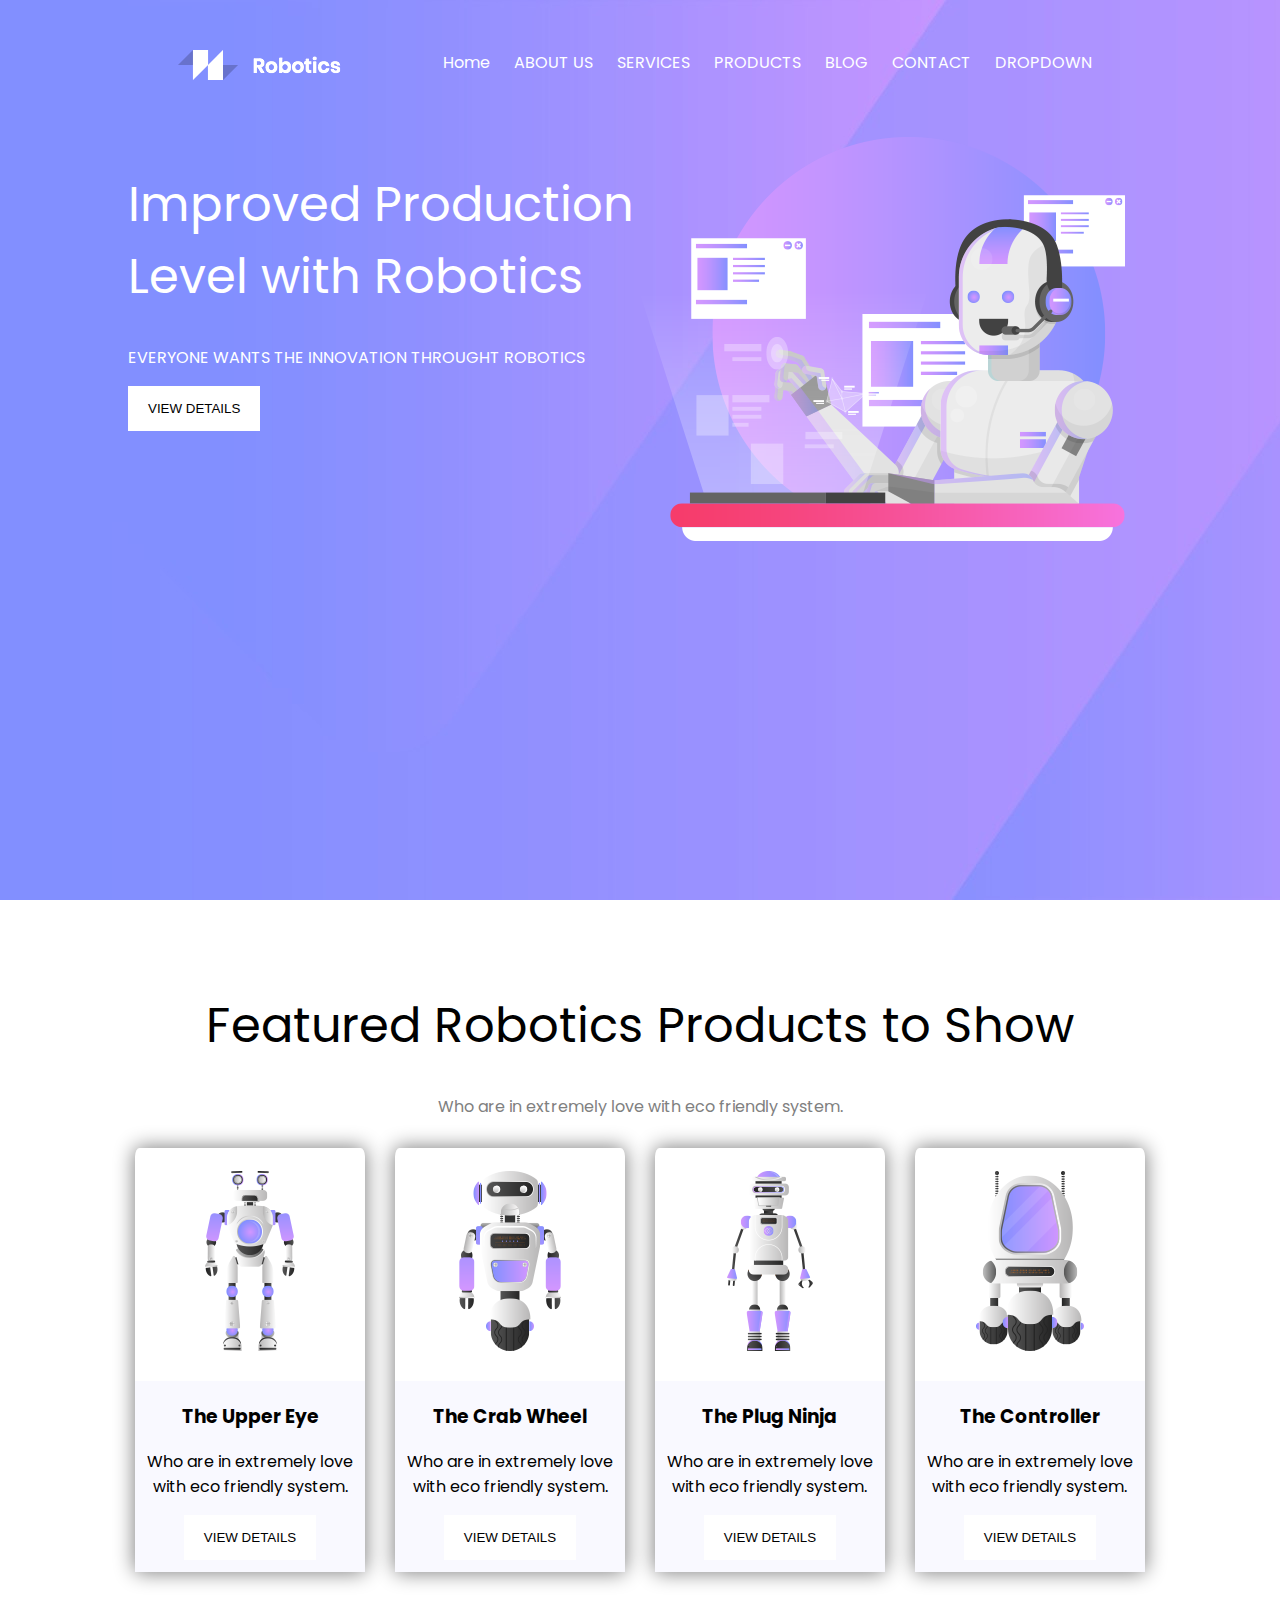
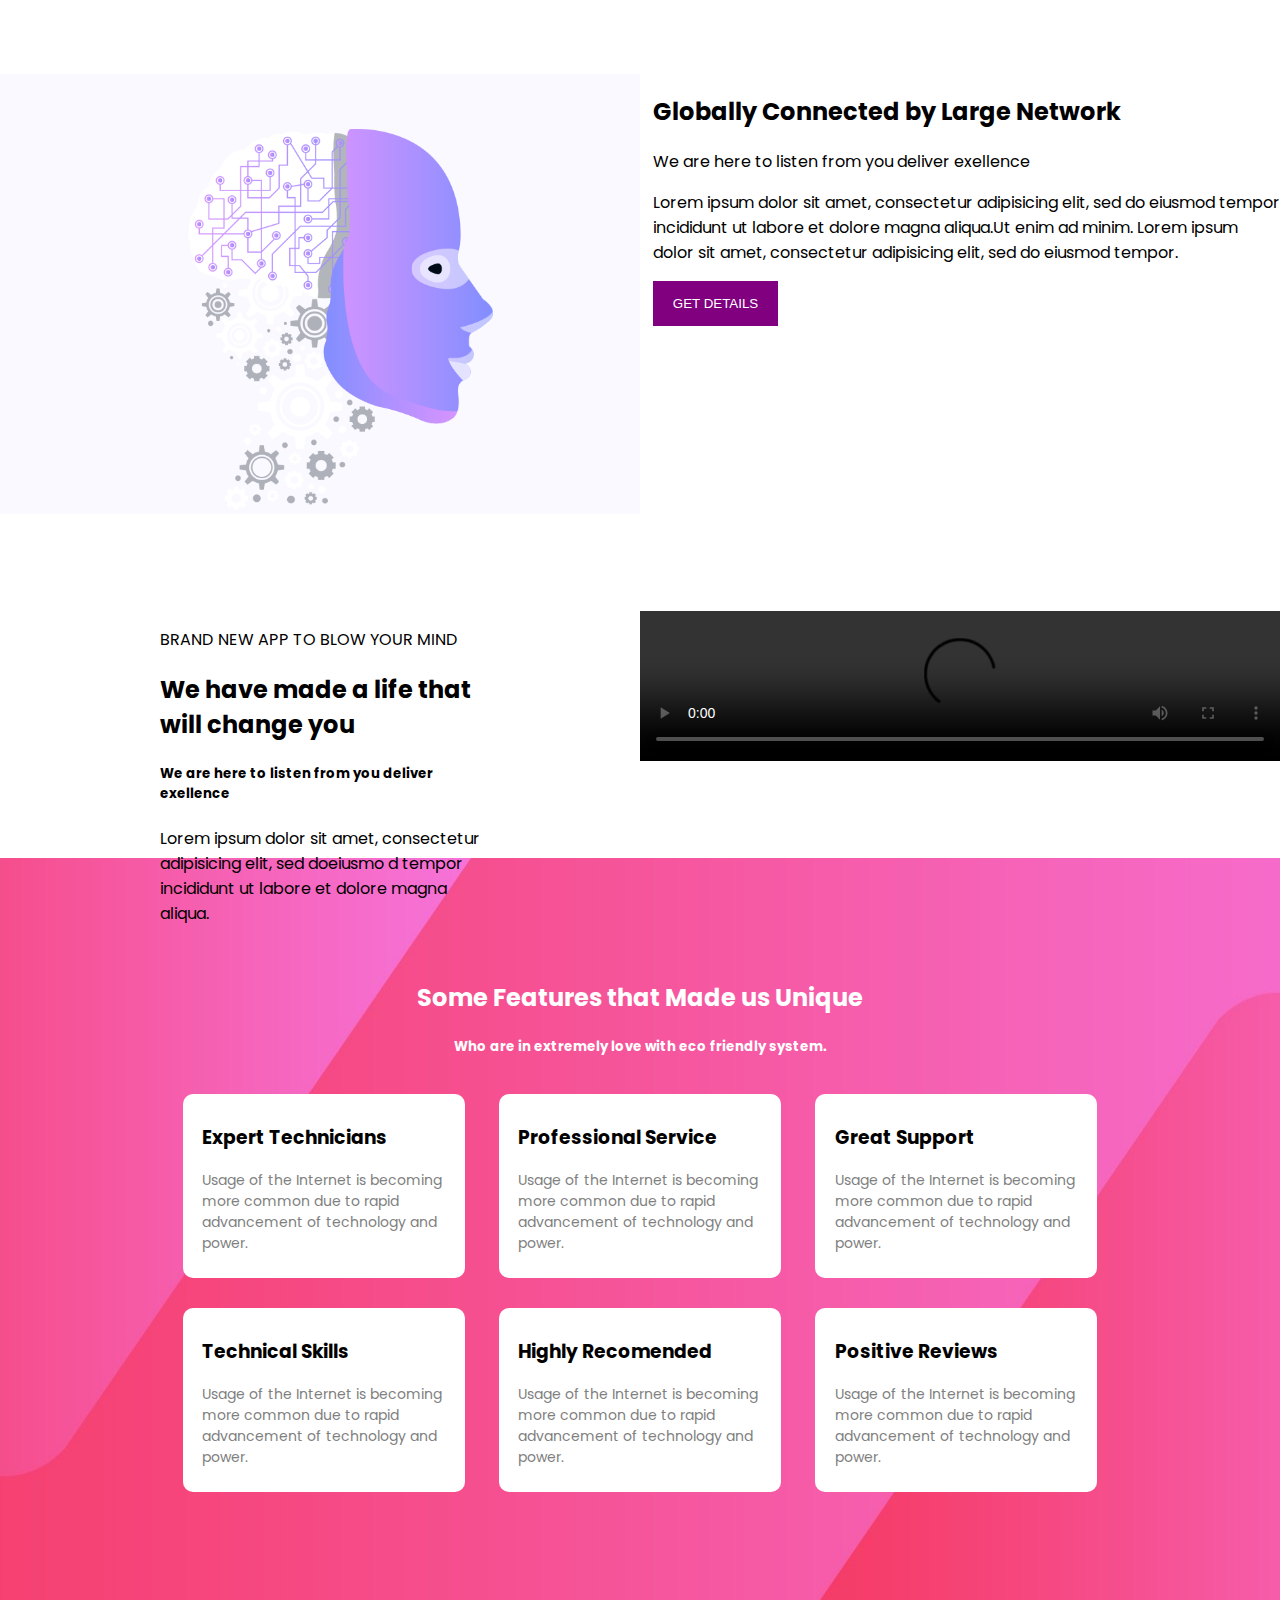
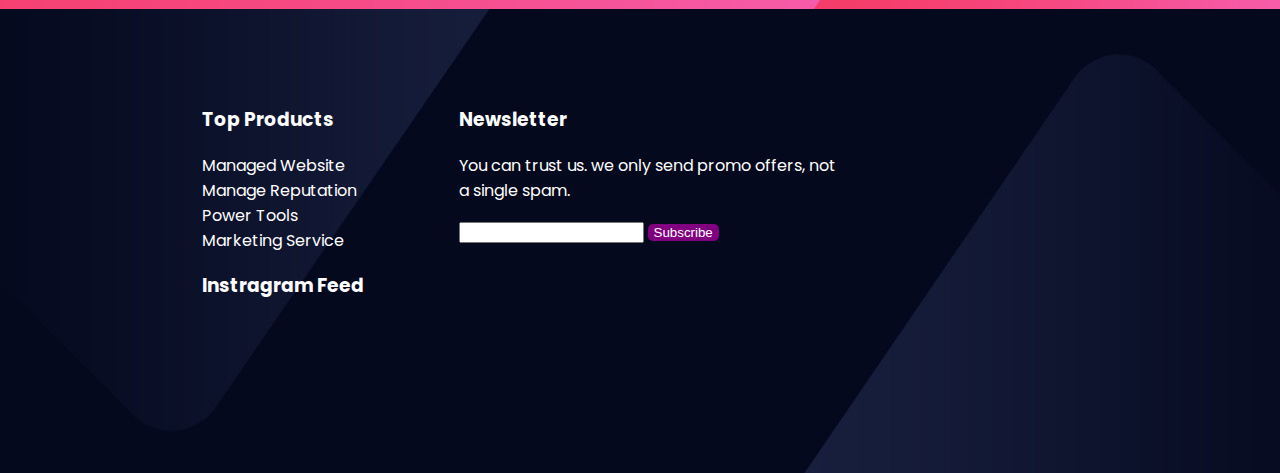
==== index.html @ 58b0ce04 "Rename home.html to index.html" ====
<!DOCTYPE html>
<html lang="en">

<head>
    <meta charset="UTF-8">
    <meta name="viewport" content="width=device-width, initial-scale=1.0">
    <meta http-equiv="X-UA-Compatible" content="ie=edge">
    <title>Document</title>
    <link rel="stylesheet" href="css/style.css">

</head>

<body>
    <header>
        <nav>
            <img src="img/logo.png">
            <div class="right_nav">
                <a href="#">Home</a>
                <a href="#">ABOUT US</a>
                <a href="#">SERVICES</a>
                <a href="#">PRODUCTS</a>
                <div class="dropDown">
                    <a href="#">BLOG</a>
                    <div class="dropDownMenu">
                        <div>
                            <a href="#">Blog Home</a>
                        </div>
                        <div>
                            <a href="#">Blog Single</a>
                        </div>
                    </div>

                </div>

                <a href="#">CONTACT</a>
                <div class="dropDown">
                    <a href="#">DROPDOWN</a>
                    <div class="dropDownMenu">
                        <div>
                            <a href="#">Elements</a>
                        </div>
                        <div>
                            <a href="#">product details</a>
                        </div>
                        <div class="dropDown">
                            <a href="#">Level 2</a>
                            <div class="dropDownMenu">
                                <div>
                                    <a href="#">item 1</a>
                                </div>
                                <div>
                                    <a href="#">item 2</a>
                                </div>
                            </div>
                        </div>
                    </div>
                </div>
            </div>
        </nav>
        <section class="c1">
            <article class="halfParent left">
                <h1>Improved Production Level with Robotics</h1>
                <p>EVERYONE WANTS THE INNOVATION THROUGHT ROBOTICS</p>
                <button class="btn btn_light">VIEW DETAILS</button>
            </article>
            <section class="right_section">
                <img src="img/banner-img.png " alt="banner image ">
            </section>


        </section>

    </header>

    <section class="separator" id="features">
        <h1>Featured Robotics Products to Show</h1>
        <p class="grayed">Who are in extremely love with eco friendly system.</p>
        <figure>
            <img src="img/p1.png" alt="The Upper Eye">
            <figcaption>
                <h3>
                    The Upper Eye
                </h3>
                <p>
                    Who are in extremely love with eco friendly system.
                </p>
                <button class="btn btn_light">VIEW DETAILS</button>

            </figcaption>

        </figure>

        <figure>
            <img src="img/p2.png" alt="The Crab Wheel">
            <figcaption>
                <h3>
                    The Crab Wheel
                </h3>
                <p>
                    Who are in extremely love with eco friendly system.
                </p>
                <button class="btn btn_light">VIEW DETAILS</button>

            </figcaption>

        </figure>
        <figure>
            <img src="img/p3.png" alt="The Plug Ninja">
            <figcaption>
                <h3>
                    The Plug Ninja
                </h3>
                <p>
                    Who are in extremely love with eco friendly system.
                </p>
                <button class="btn btn_light">VIEW DETAILS</button>

            </figcaption>

        </figure>
        <figure>
            <img src="img/p4.png" alt="The Controller">
            <figcaption>
                <h3>
                    The Controller
                </h3>
                <p>
                    Who are in extremely love with eco friendly system.
                </p>
                <button class="btn btn_light">VIEW DETAILS</button>

            </figcaption>

        </figure>
    </section>

    <section class="separator">
        <div class="halfParent">
            <img class="occupyContainer" src="img/about-img.png" alt="About">
        </div>
        <div class="about_right_section">
            <article>
                <h2>
                    Globally Connected by Large Network
                </h2>
                <p>
                    We are here to listen from you deliver exellence
                </p>
                <p>
                    Lorem ipsum dolor sit amet, consectetur adipisicing elit, sed do eiusmod tempor incididunt ut labore et dolore magna aliqua.Ut enim ad minim. Lorem ipsum dolor sit amet, consectetur adipisicing elit, sed do eiusmod tempor.
                </p>
                <button class="btn btn_purple">GET DETAILS</button>
            </article>
        </div>

    </section>
    <section class="separator" id="">
        <div class="halfParent left">
            <article class="container">

                <p> BRAND NEW APP TO BLOW YOUR MIND </p>
                <h2>We have made a life that will change you </h2>
                <h5>We are here to listen from you deliver exellence </h5>
                <p>
                    Lorem ipsum dolor sit amet, consectetur adipisicing elit, sed doeiusmo d tempor incididunt ut labore et dolore magna aliqua.

                </p>
            </article>

        </div>

        <div>
            <video width="640" controls>
                <source src="video/World Calling [AMV] - Anime Mix - YouTube.mp4" type="video/mp4" controls="controls">
            </video>
        </div>
    </section>
    <section class="separator backImage" id="UniqueFeatures">
        <h2>Some Features that Made us Unique</h2>
        <h5>Who are in extremely love with eco friendly system.</h5>
        <div>
            <div class="featureCard">
                <h3>
                    Expert Technicians
                </h3>
                <p class="grayed">Usage of the Internet is becoming more common due to rapid advancement of technology and power.</p>
            </div>
            <div class="featureCard">
                <h3>
                    Professional Service
                </h3>
                <p class="grayed">Usage of the Internet is becoming more common due to rapid advancement of technology and power.</p>
            </div>
            <div class="featureCard">
                <h3>
                    Great Support
                </h3>
                <p class="grayed">Usage of the Internet is becoming more common due to rapid advancement of technology and power.</p>
            </div>
            <div class="featureCard">
                <h3>

                    Technical Skills
                </h3>
                <p class="grayed">Usage of the Internet is becoming more common due to rapid advancement of technology and power.</p>
            </div>
            <div class="featureCard">
                <h3>
                    Highly Recomended
                </h3>
                <p class="grayed">Usage of the Internet is becoming more common due to rapid advancement of technology and power.</p>
            </div>
            <div class="featureCard">
                <h3>
                    Positive Reviews
                </h3>
                <p class="grayed">Usage of the Internet is becoming more common due to rapid advancement of technology and power.</p class="grayed">
            </div>
        </div>
    </section>
    <section>

    </section>
    <footer class="backImage">
        <div>
            <div>
                <div>
                    <h3>Top Products</h3>
                </div>
                <div>
                    <a href="#">
                        Managed Website
                    </a>
                </div>
                <div>
                    <a href="#">
                        Manage Reputation
                    </a>
                </div>
                <div>
                    <a href="#">
                        Power Tools
                    </a>
                </div>
                <div>
                    <a href="#">
                        Marketing Service
                    </a>
                </div>
            </div>

            <div class="middleSectionFooter">


                <h3>Newsletter</h3>
                <p>You can trust us. we only send promo offers, not a single spam. </p>
                <form action="">
                    <input type="text">
                    <input class="btn_purple btn_sub" type="submit" value="Subscribe">
                </form>
            </div>
            <div>

                <h3>Instragram Feed </h3>
            </div>

        </div>
    </footer>

</body>

</html>
---- css/style.css ----
@import url('https://fonts.googleapis.com/css?family=Poppins:400,500&display=swap');
body {
    margin: 0;
    font-family: "Poppins", sans-serif;
}

header {
    /* color: white; */
    background-image: url('../img/banner-bg.jpg');
    height: 100vh;
    padding: 0 10%;
    color: white;
}

.c1 {
    width: 100%;
    position: relative;
    float: left;
    clear: right;
}

nav {
    /* display: block;
    float: right;
    margin-bottom: 18px; */
    padding: 50px;
}

.right_nav {
    display: inline-block;
    float: right;
}

nav a {
    text-decoration: none;
    margin: 10px;
    color: white;
}


/* nav div a {
    color: #000;
} */


/* nav div a div */

.dropDown {
    display: inline-block;
    /* color: white; */
}

.dropDownMenu {
    background-color: white;
    /* padding: 10px; */
    position: absolute;
    z-index: 1;
    display: none;
}

.dropDownMenu div {
    margin: 10px;
}

.dropDownMenu a:hover {
    color: mediumblue;
}

.dropDown:hover>.dropDownMenu {
    display: block;
}

.dropDownMenu div a {
    color: black;
}

.right_section {
    position: relative;
    width: 50%;
    display: inline-block;
    /* text-align: center; */
}

.halfParent {
    /* position: relative; */
    display: inline-block;
    width: 50%;
}

.left {
    float: left;
}

.right {
    float: right;
}

h1 {
    font-size: 3em;
    font-weight: 400;
}

.btn {
    padding: 15px 20px;
    font-weight: 500;
    border: none;
}

.btn_light {
    background-color: white;
}

.btn_purple {
    background-color: purple;
    color: white;
}

#features {
    text-align: center;
}

.separator {
    margin-top: 7%;
}

.grayed {
    color: gray;
}

figure {
    display: inline-block;
    width: 18%;
    border-radius: 2%;
    margin: 1%;
    /* border: 1px solid; */
    box-shadow: 0 0 20px 1px gray;
}

figure>img {
    padding: 10%;
    width: auto;
}

figcaption {
    background-color: #f9f9ff;
    padding: 1% 5% 5%;
}

.occupyContainer {
    width: 100%;
    height: 100%;
}

.about_right_section {
    float: right;
    /* padding-left: 1%; */
    width: 49%;
}

.container {
    margin: 0 25%;
}

.backImage {
    background-size: auto;
    background-repeat: no-repeat;
    /* background-; */
    background-position: center center;
}

#UniqueFeatures {
    background-image: url(../img/feature-bg.jpg);
    padding: 8% 12%;
    text-align: center;
    color: white;
}

.featureCard {
    display: inline-block;
    background-color: white;
    border-radius: 10px;
    width: 25%;
    /* height: 90px; */
    padding: 1% 2%;
    margin: 15px;
    text-align: left;
    color: black;
}

.featureCard p {
    font-size: 14px;
}

footer {
    background-image: url(../img/footer-bg.jpg);
    color: white;
    padding: 6% 12%12%;
}

footer>div>div {
    display: inline-block;
    vertical-align: top;
    max-width: 25%;
    margin: auto 5%;
}

.middleSectionFooter {
    max-width: 40%;
}

footer a {
    color: white;
    text-decoration: none;
}

.btn_sub {
    border-radius: 5px;
    border: none;
}

@media screen and (max-width:426px) {
    header {
        height: 100vh;
    }
    /* .c1 {
        float: none;
    } */
    .right_section {
        display: block;
        width: auto;
    }
    .halfParent {
        display: block;
        width: 100%;
    }
    h1 {
        font-size: 20px;
        font-weight: 20;
    }
    h2 {
        font-size: 15px;
    }
    h3 {
        font-size: 11.7px;
    }
    h5 {
        font-size: 8.3px;
    }
    .featureCard p {
        font-size: 6px;
    }
    p {
        font-size: 7px;
    }
    img {
        width: 100%;
        height: auto;
    }
    .c1 {
        width: 100%;
        position: relative;
        float: left;
        clear: right;
    }
    figure {
        width: auto;
    }
    .about_right_section {
        float: none;
        /* padding-left: 1%; */
        width: auto;
        margin: 0 5%;
    }
    .container {
        margin: 0 5%;
    }
    video {
        width: 100%;
        margin: 0;
    }
    .featureCard {
        width: 50%;
    }
    .btn {
        padding: 5px 7px;
        font-size: xx-small;
        /* font-weight: 200; */
        border: none;
    }
}
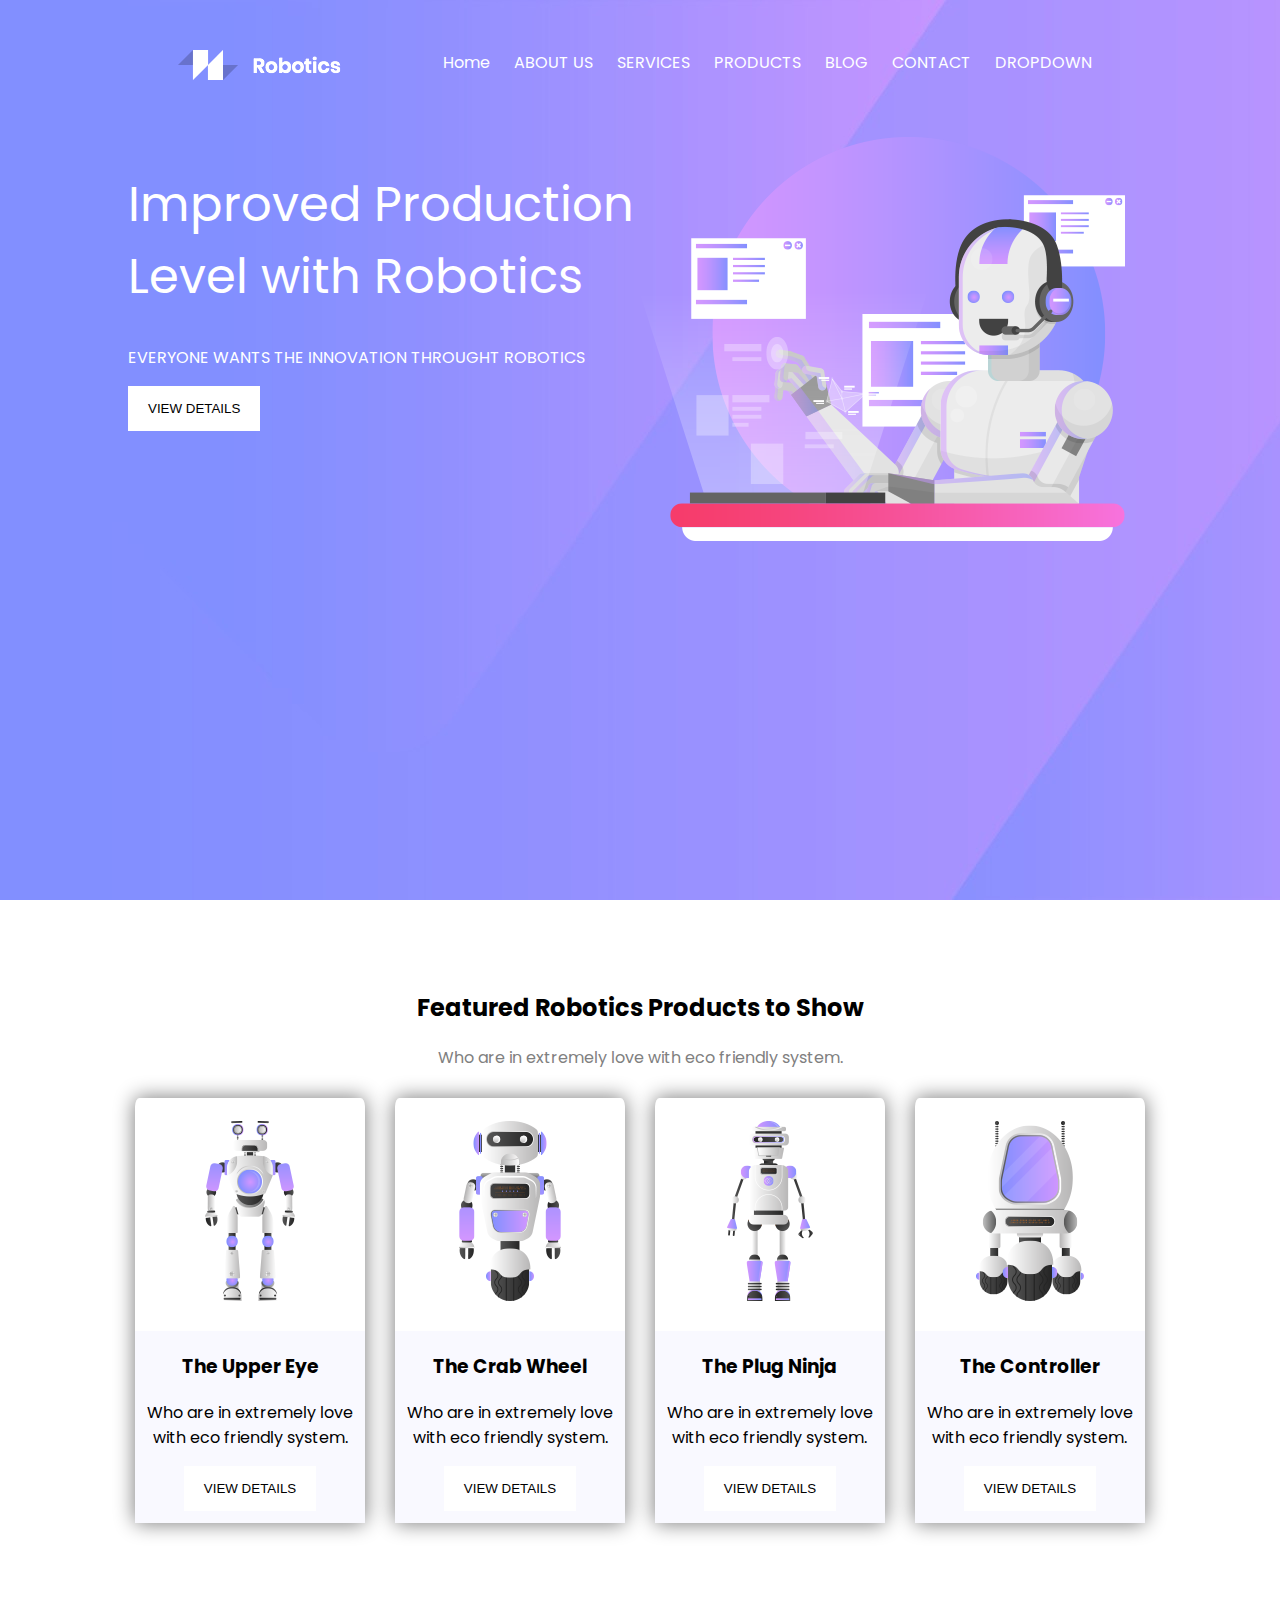
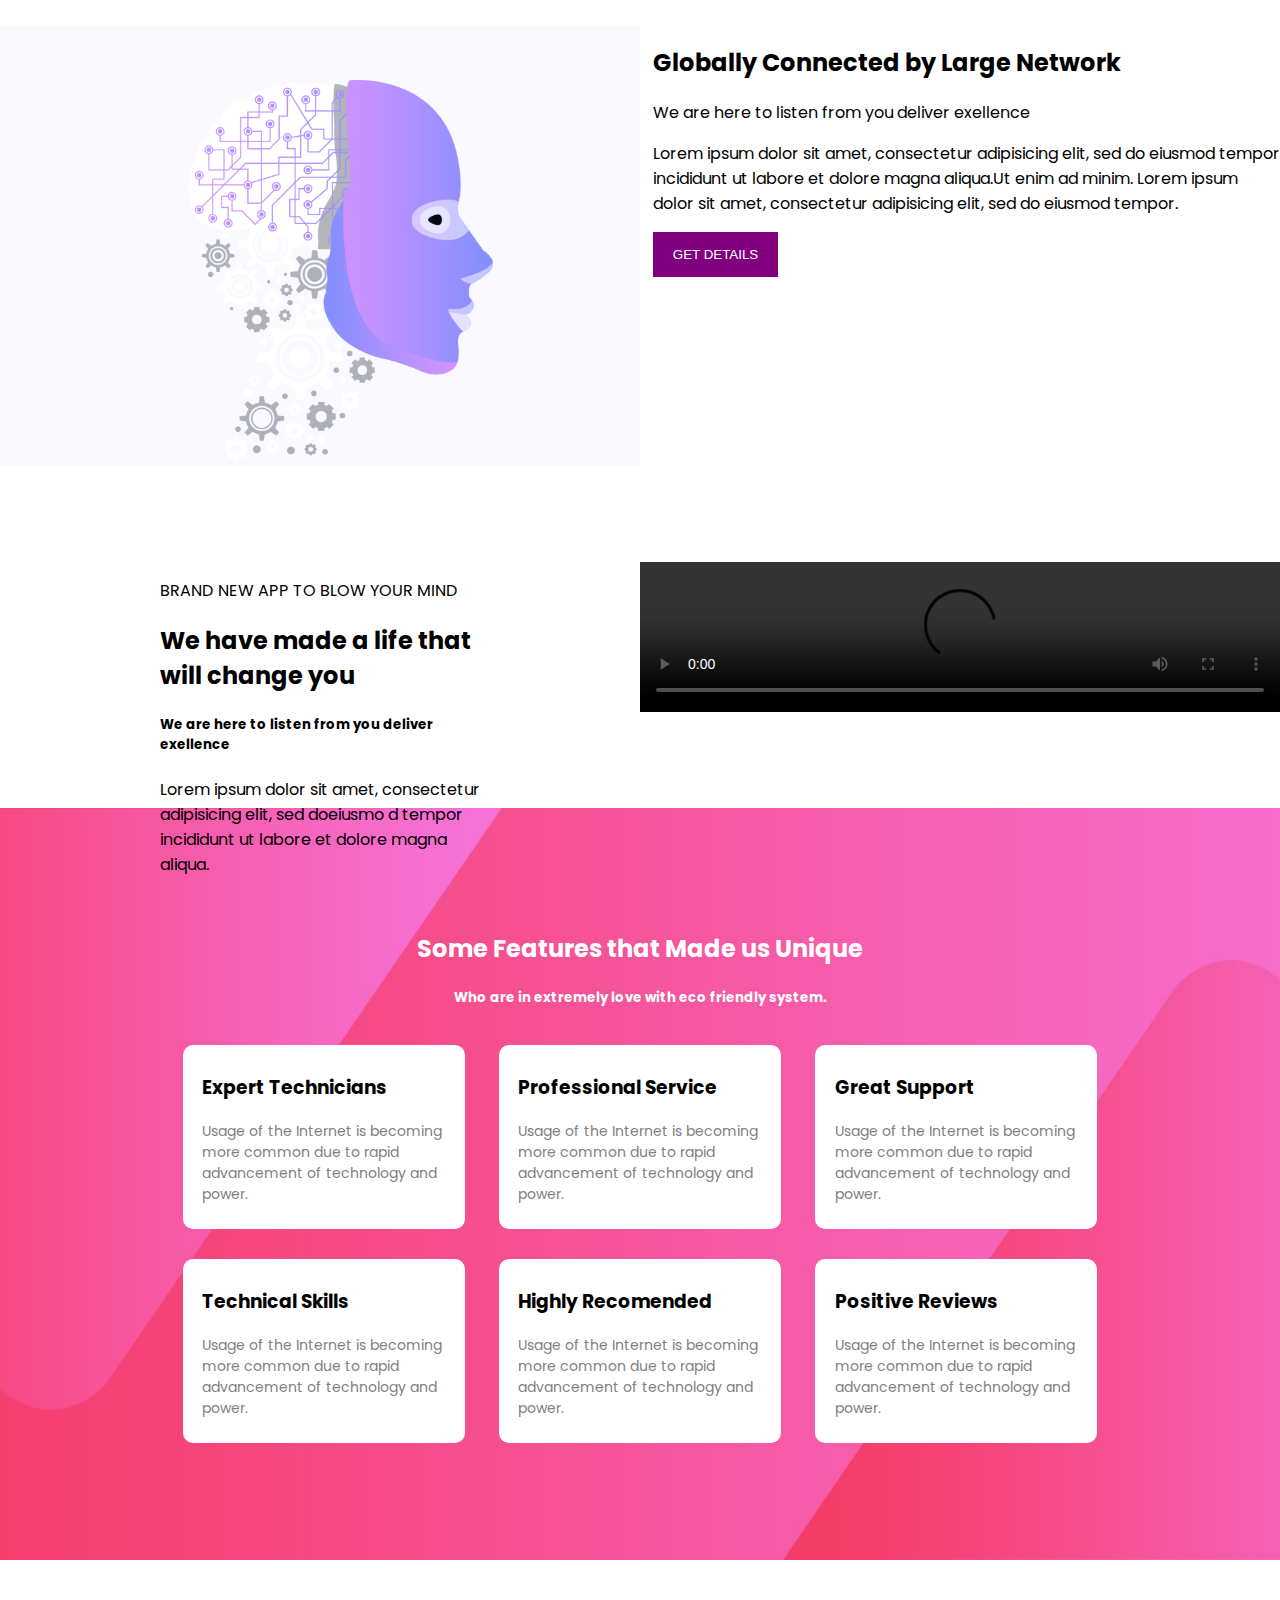
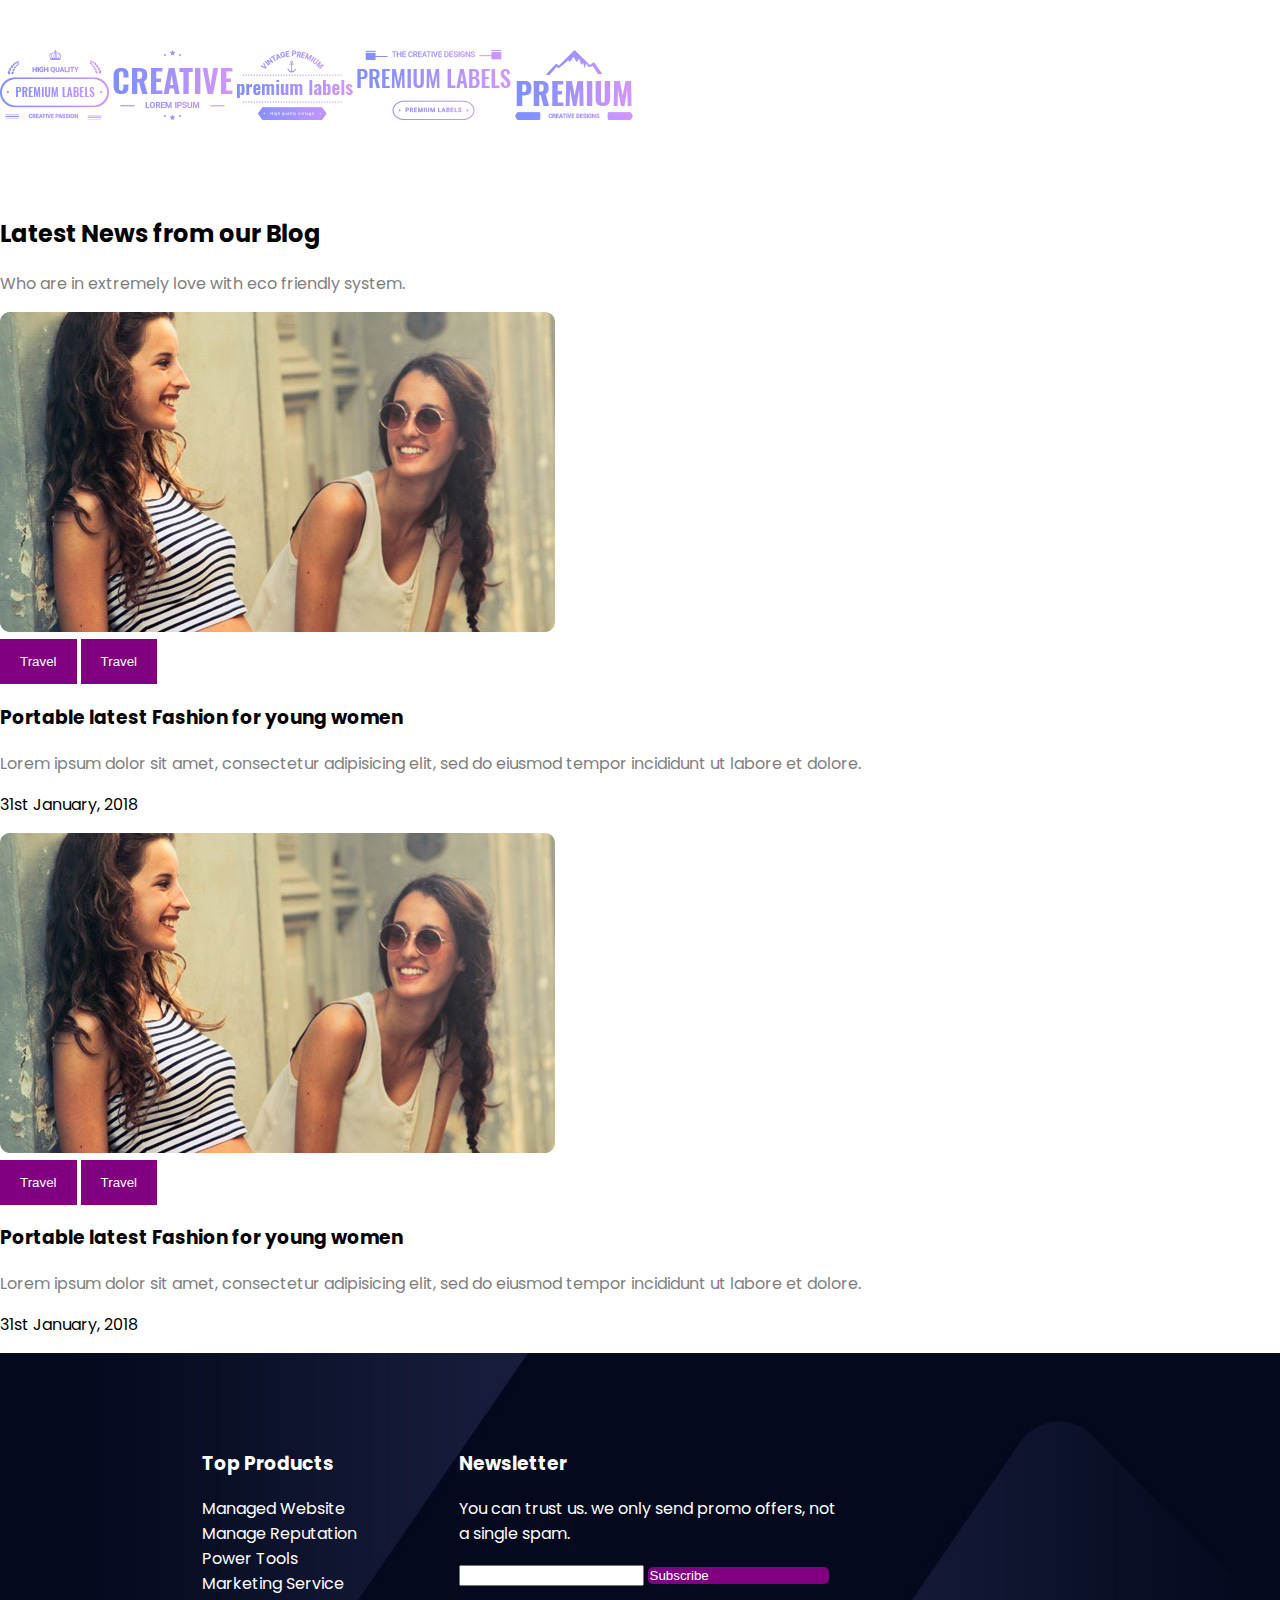
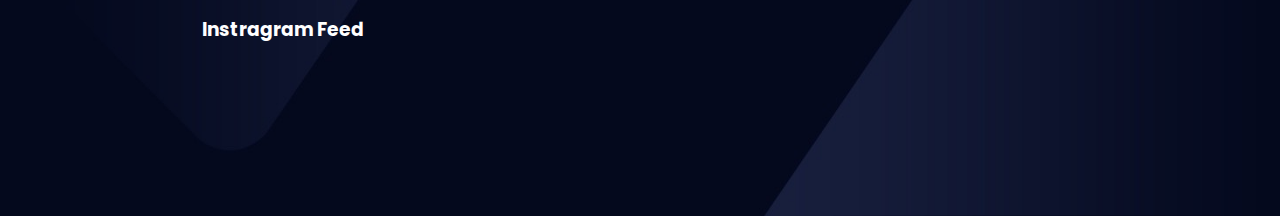
==== commit 53dad8a7: "Update index.html" ====
--- a/index.html
+++ b/index.html
@@ -73,7 +73,7 @@
     </header>
 
     <section class="separator" id="features">
-        <h1>Featured Robotics Products to Show</h1>
+        <h2>Featured Robotics Products to Show</h2>
         <p class="grayed">Who are in extremely love with eco friendly system.</p>
         <figure>
             <img src="img/p1.png" alt="The Upper Eye">
@@ -218,45 +218,94 @@
             </div>
         </div>
     </section>
-    <section>
-
-    </section>
-    <footer class="backImage">
+    <section class="separator">
+        <div class="logos">
+            <img class="log" src="img/l1.png" alt="logo1">
+            <img class="log" src="img/l2.png" alt="logo2">
+            <img class="log" src="img/l3.png" alt="logo3">
+            <img class="log" src="img/l4.png" alt="logo4">
+            <img class="log" src="img/l5.png" alt="logo5">
+        </div>
+        <section class="separator">
+            <div class="center-txt">
+                <h2>Latest News from our Blog </h2>
+                <p class="grayed">Who are in extremely love with eco friendly system. </p>
+            </div>
+            <div class="logos column">
+                <div class="somepadding">
+                    <div>
+                        <img src="img/b1.jpg" alt="b1">
+                    </div>
+                    <div class="smallheight">
+                        <button class="btn btn_purple">Travel</button>
+                        <button class="btn btn_purple">Travel</button>
+                    </div>
+                    <h3>Portable latest Fashion for young women</h3>
+                    <p class="grayed">Lorem ipsum dolor sit amet, consectetur adipisicing elit, sed do eiusmod tempor incididunt ut labore et dolore.
+
+                    </p>
+                    <p>31st January, 2018
+
+                    </p>
+                </div>
+                <div class="somepadding">
+                    <div>
+                        <img src="img/b1.jpg" alt="b1">
+                    </div>
+                    <div class="smallheight">
+                        <button class="btn btn_purple">Travel</button>
+                        <button class="btn btn_purple">Travel</button>
+                    </div>
+                    <h3>Portable latest Fashion for young women</h3>
+                    <p class="grayed">Lorem ipsum dolor sit amet, consectetur adipisicing elit, sed do eiusmod tempor incididunt ut labore et dolore.
+
+                    </p>
+                    <p>31st January, 2018
+
+                    </p>
+                </div>
+            </div>
+        </section>
+
+    </section>
+
+    </section>
+    <footer class="backImage ">
         <div>
             <div>
                 <div>
                     <h3>Top Products</h3>
                 </div>
                 <div>
-                    <a href="#">
+                    <a href="# ">
                         Managed Website
                     </a>
                 </div>
                 <div>
-                    <a href="#">
+                    <a href="# ">
                         Manage Reputation
                     </a>
                 </div>
                 <div>
-                    <a href="#">
+                    <a href="# ">
                         Power Tools
                     </a>
                 </div>
                 <div>
-                    <a href="#">
+                    <a href="# ">
                         Marketing Service
                     </a>
                 </div>
             </div>
 
-            <div class="middleSectionFooter">
+            <div class="middleSectionFooter ">
 
 
                 <h3>Newsletter</h3>
                 <p>You can trust us. we only send promo offers, not a single spam. </p>
-                <form action="">
-                    <input type="text">
-                    <input class="btn_purple btn_sub" type="submit" value="Subscribe">
+                <form action=" ">
+                    <input type="text ">
+                    <input class="btn_purple btn_sub " type="submit " value="Subscribe ">
                 </form>
             </div>
             <div>
--- a/css/style.css
+++ b/css/style.css
@@ -27,7 +27,7 @@
 }
 
 .right_nav {
-    display: inline-block;
+    /* display: inline-block; */
     float: right;
 }
 
@@ -162,7 +162,7 @@
 }
 
 .backImage {
-    background-size: auto;
+    background-size: cover;
     background-repeat: no-repeat;
     /* background-; */
     background-position: center center;
@@ -220,11 +220,11 @@
 
 @media screen and (max-width:426px) {
     header {
-        height: 100vh;
-    }
-    /* .c1 {
+        height: auto;
+    }
+    .c1 {
         float: none;
-    } */
+    }
     .right_section {
         display: block;
         width: auto;
@@ -233,7 +233,7 @@
         display: block;
         width: 100%;
     }
-    h1 {
+    /* h1 {
         font-size: 20px;
         font-weight: 20;
     }
@@ -245,22 +245,16 @@
     }
     h5 {
         font-size: 8.3px;
-    }
-    .featureCard p {
+    } */
+    /* .featureCard p {
         font-size: 6px;
-    }
-    p {
+    } */
+    /* p {
         font-size: 7px;
-    }
+    } */
     img {
         width: 100%;
         height: auto;
-    }
-    .c1 {
-        width: 100%;
-        position: relative;
-        float: left;
-        clear: right;
     }
     figure {
         width: auto;
@@ -279,7 +273,7 @@
         margin: 0;
     }
     .featureCard {
-        width: 50%;
+        width: 80%;
     }
     .btn {
         padding: 5px 7px;
@@ -287,4 +281,14 @@
         /* font-weight: 200; */
         border: none;
     }
-}+    footer {
+        text-align: center;
+    }
+    footer>div>div {
+        display: block;
+        max-width: 100%;
+    }
+    footer div {
+        display: block;
+    }
+}
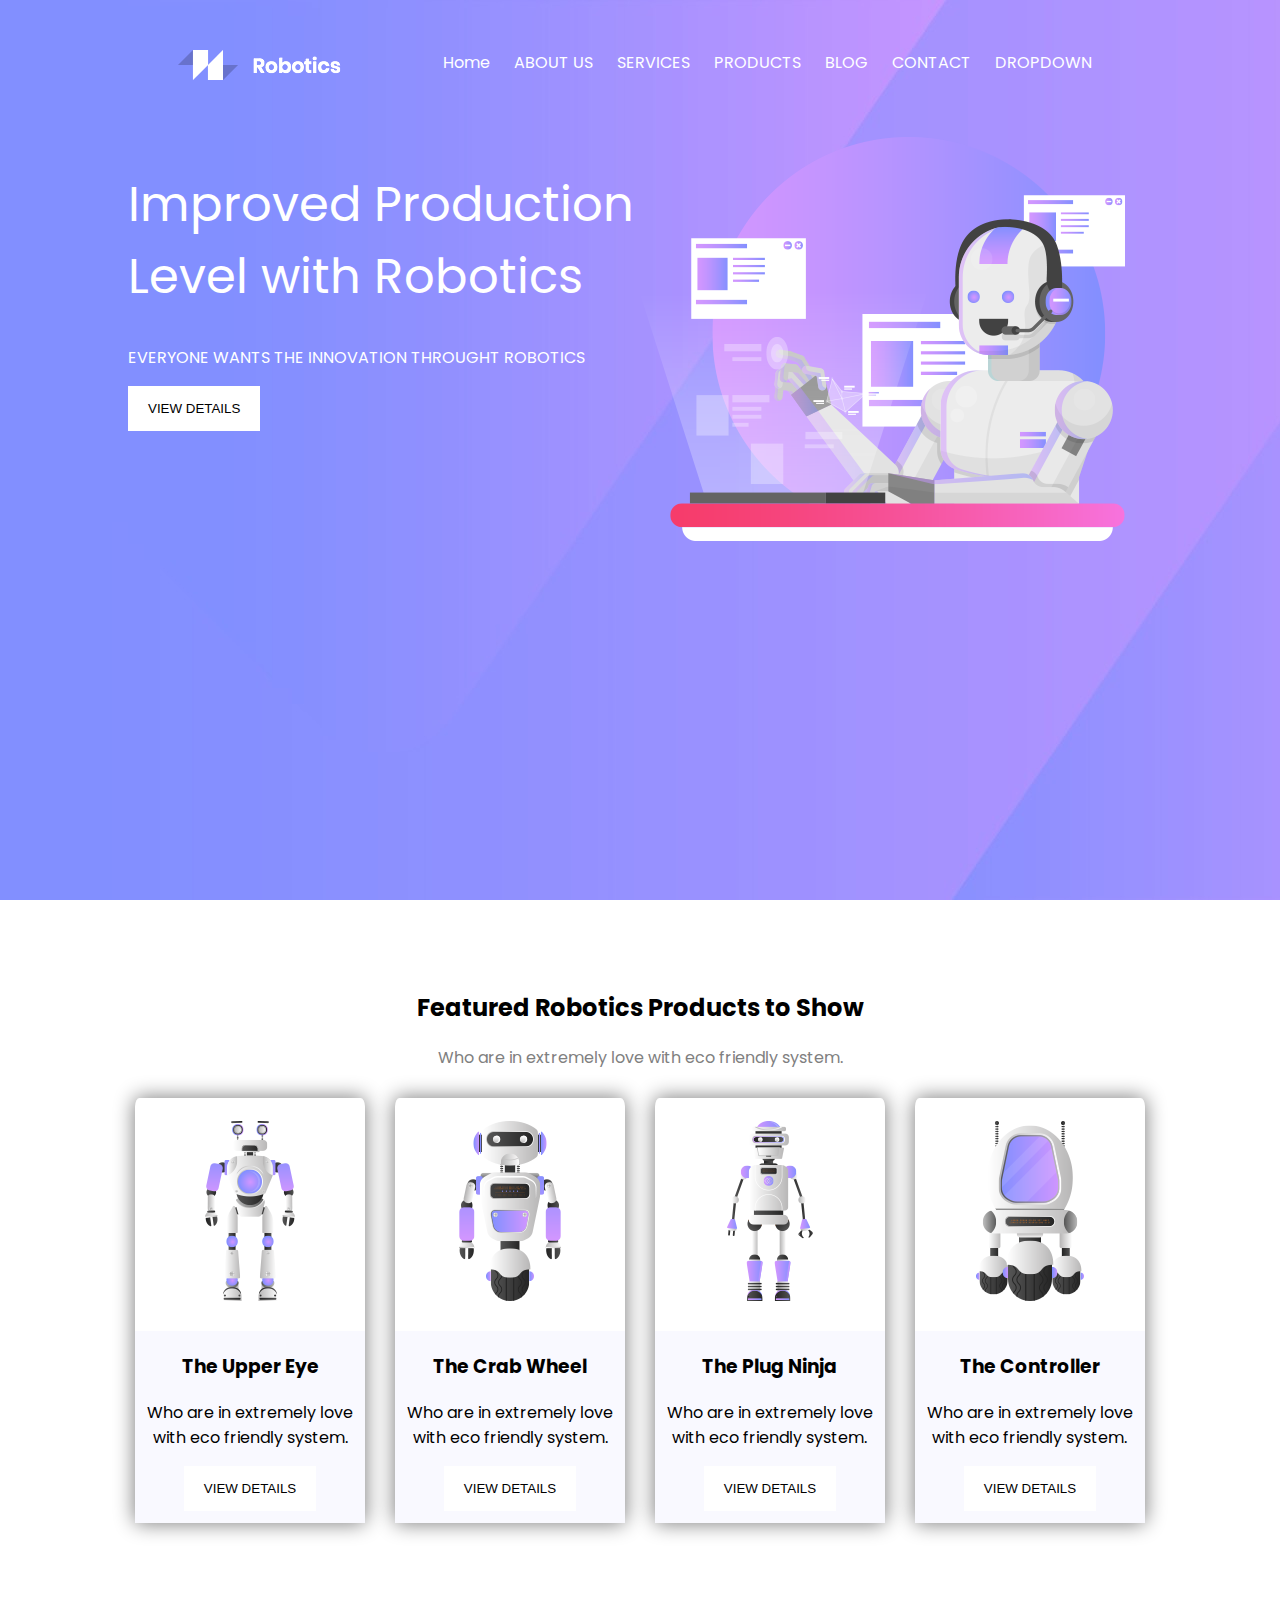
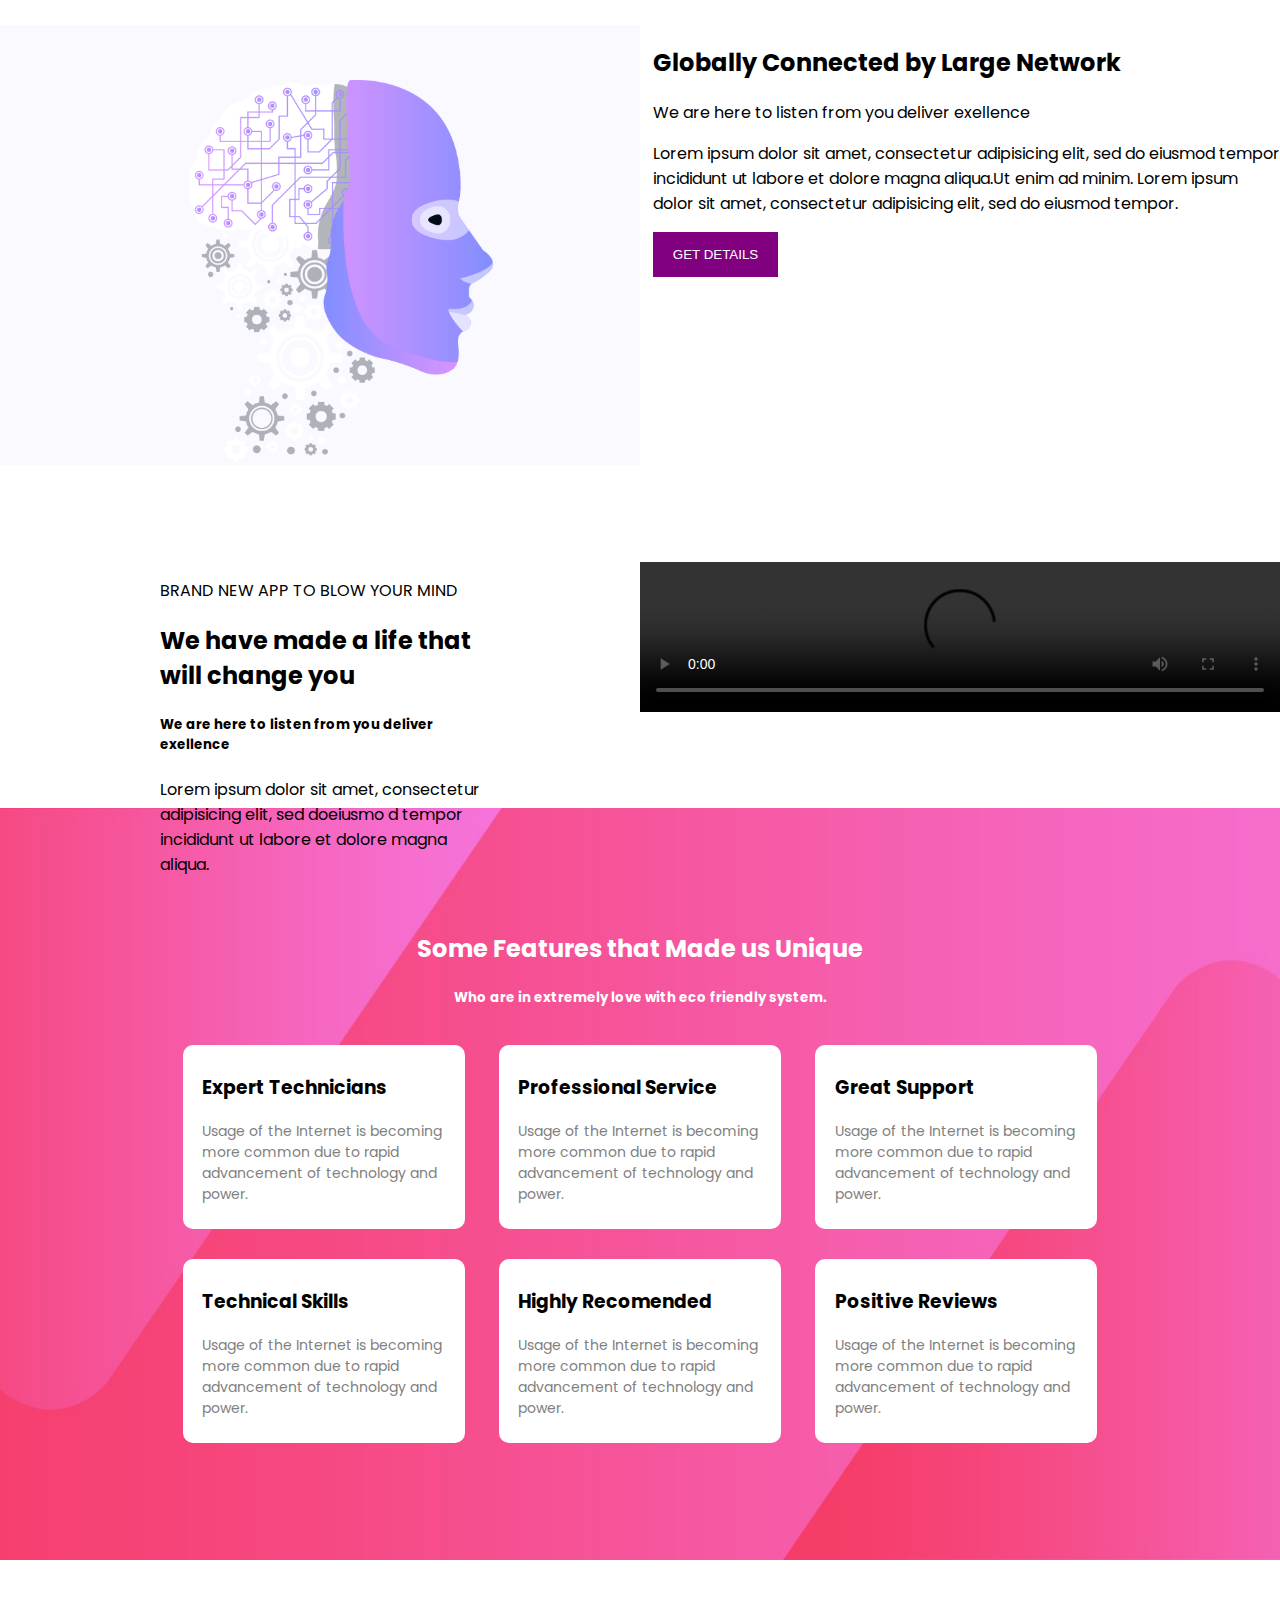
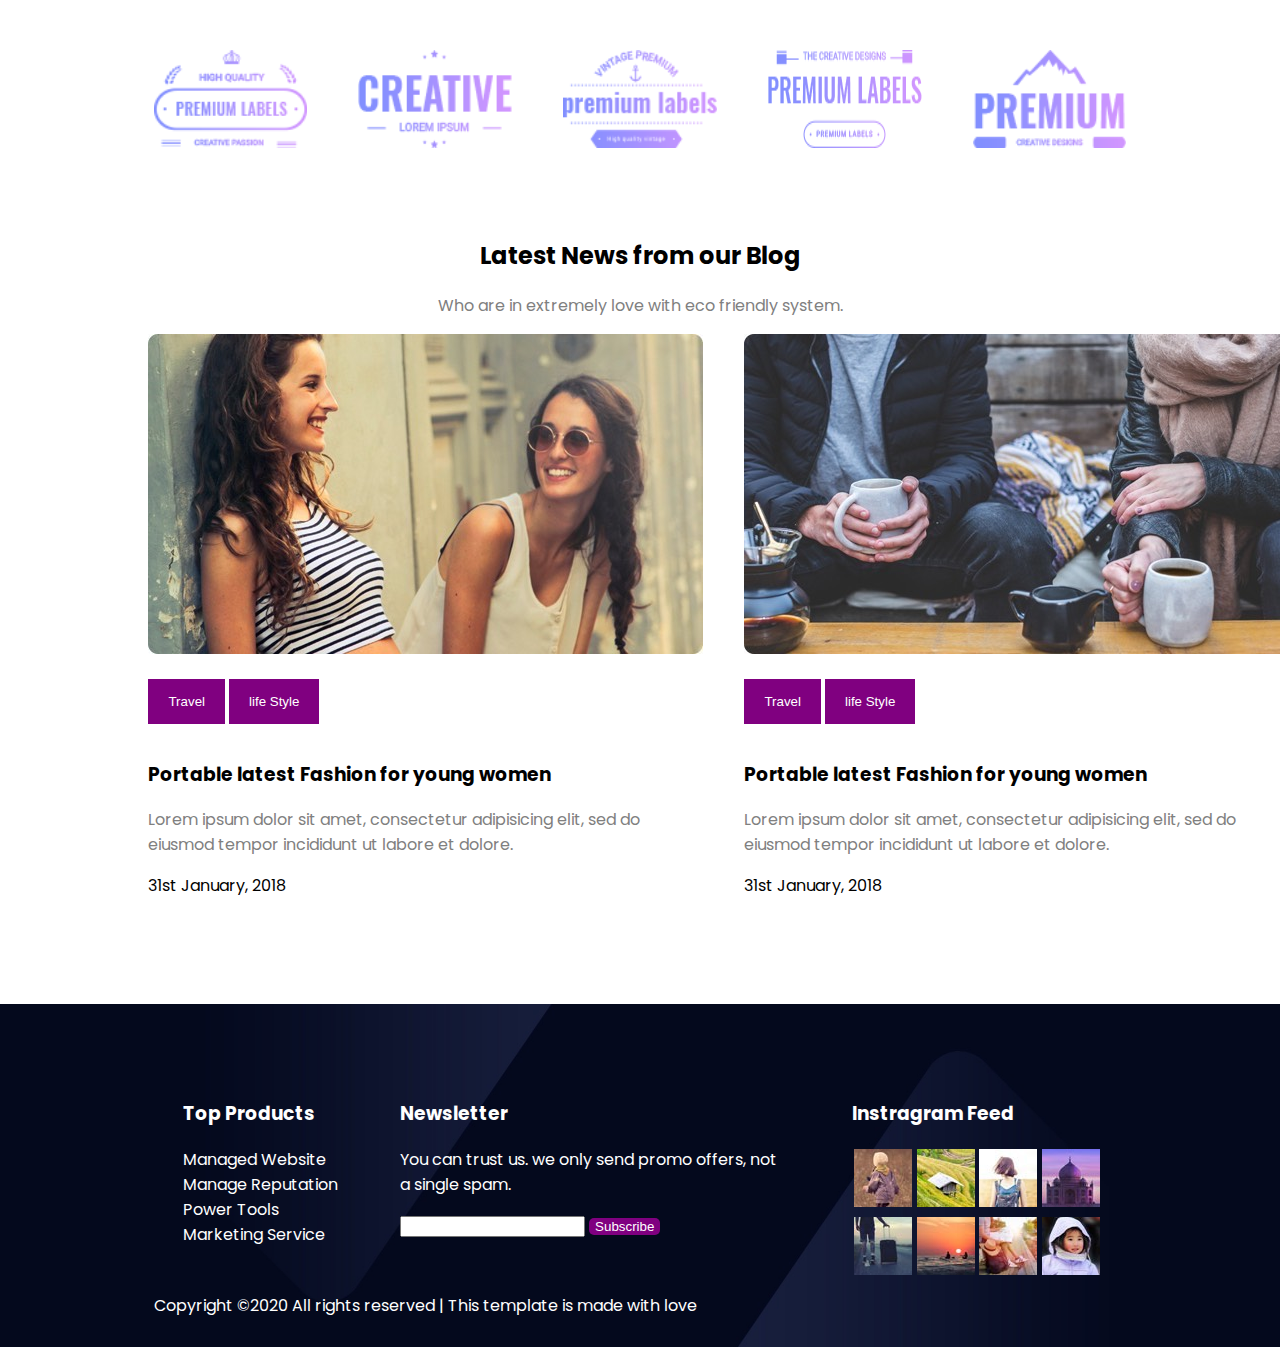
==== commit e1b03223: "Rename home.html to index.html" ====
--- a/index.html
+++ b/index.html
@@ -13,7 +13,9 @@
 <body>
     <header>
         <nav>
-            <img src="img/logo.png">
+            <img id="companyLogo" src="img/logo.png">
+            <label for="collapseElement"><img src="bars-solid.svg" id="collapseHamurger" alt="collapse"></label>
+            <input type="checkbox" id="collapseElement">
             <div class="right_nav">
                 <a href="#">Home</a>
                 <a href="#">ABOUT US</a>
@@ -56,6 +58,7 @@
                     </div>
                 </div>
             </div>
+
         </nav>
         <section class="c1">
             <article class="halfParent left">
@@ -238,7 +241,7 @@
                     </div>
                     <div class="smallheight">
                         <button class="btn btn_purple">Travel</button>
-                        <button class="btn btn_purple">Travel</button>
+                        <button class="btn btn_purple">life Style</button>
                     </div>
                     <h3>Portable latest Fashion for young women</h3>
                     <p class="grayed">Lorem ipsum dolor sit amet, consectetur adipisicing elit, sed do eiusmod tempor incididunt ut labore et dolore.
@@ -250,11 +253,11 @@
                 </div>
                 <div class="somepadding">
                     <div>
-                        <img src="img/b1.jpg" alt="b1">
+                        <img src="img/b2.jpg" alt="b2">
                     </div>
                     <div class="smallheight">
                         <button class="btn btn_purple">Travel</button>
-                        <button class="btn btn_purple">Travel</button>
+                        <button class="btn btn_purple">life Style</button>
                     </div>
                     <h3>Portable latest Fashion for young women</h3>
                     <p class="grayed">Lorem ipsum dolor sit amet, consectetur adipisicing elit, sed do eiusmod tempor incididunt ut labore et dolore.
@@ -270,8 +273,9 @@
     </section>
 
     </section>
-    <footer class="backImage ">
+    <footer class="backImage separator">
         <div>
+
             <div>
                 <div>
                     <h3>Top Products</h3>
@@ -303,15 +307,31 @@
 
                 <h3>Newsletter</h3>
                 <p>You can trust us. we only send promo offers, not a single spam. </p>
-                <form action=" ">
+                <form action="#">
                     <input type="text ">
-                    <input class="btn_purple btn_sub " type="submit " value="Subscribe ">
+                    <input class="btn_purple btn_sub" type="submit" value="Subscribe">
                 </form>
             </div>
             <div>
 
                 <h3>Instragram Feed </h3>
-            </div>
+                <div class="instImg">
+                    <img class="icons" src="img/i1.jpg" alt="icon1">
+                    <img class="icons" src="img/i2.jpg" alt="icon2">
+                    <img class="icons" src="img/i3.jpg" alt="icon3">
+                    <img class="icons" src="img/i4.jpg" alt="icon4">
+                </div>
+                <div class="instImg">
+                    <img class="icons" src="img/i5.jpg" alt="icon5">
+                    <img class="icons" src="img/i6.jpg" alt="icon6">
+                    <img class="icons" src="img/i7.jpg" alt="icon7">
+                    <img class="icons" src="img/i8.jpg" alt="icon8">
+                </div>
+            </div>
+
+        </div>
+        <div>
+            <p>Copyright ©2020 All rights reserved | This template is made with love</p>
 
         </div>
     </footer>
--- a/css/style.css
+++ b/css/style.css
@@ -2,6 +2,12 @@
 body {
     margin: 0;
     font-family: "Poppins", sans-serif;
+}
+
+#collapseHamurger {
+    display: none;
+    color: white;
+    width: 10%;
 }
 
 header {
@@ -24,6 +30,10 @@
     float: right;
     margin-bottom: 18px; */
     padding: 50px;
+}
+
+#collapseElement {
+    display: none;
 }
 
 .right_nav {
@@ -123,8 +133,16 @@
     margin-top: 7%;
 }
 
+.smallheight {
+    line-height: 5;
+}
+
 .grayed {
     color: gray;
+}
+
+.center-txt {
+    text-align: center;
 }
 
 figure {
@@ -147,7 +165,7 @@
 }
 
 .occupyContainer {
-    width: 100%;
+    max-width: 100%;
     height: 100%;
 }
 
@@ -159,6 +177,11 @@
 
 .container {
     margin: 0 25%;
+}
+
+.somepadding {
+    padding: 0 2%;
+    /* max-width: auto; */
 }
 
 .backImage {
@@ -191,17 +214,37 @@
     font-size: 14px;
 }
 
+.logos {
+    display: flex;
+    flex-flow: row;
+    margin: 0 10%;
+    justify-content: space-around;
+    /* flex-basis: 50%; */
+    /* align-items: center; */
+}
+
+.log {
+    /* display: flex; */
+    width: 15%;
+    /* height: inherit; */
+    /* margin: 0 5%; */
+}
+
+.child {
+    /* align-self: left; */
+}
+
 footer {
     background-image: url(../img/footer-bg.jpg);
     color: white;
-    padding: 6% 12%12%;
+    padding: 6% 12% 1%;
 }
 
 footer>div>div {
     display: inline-block;
     vertical-align: top;
-    max-width: 25%;
-    margin: auto 5%;
+    max-width: 30%;
+    margin: auto 3%;
 }
 
 .middleSectionFooter {
@@ -218,10 +261,45 @@
     border: none;
 }
 
+.instImg {
+    display: flex;
+    flex-flow: row;
+    justify-content: space-between;
+    margin-top: 2%;
+    /* align-items: ; */
+}
+
+.icons {
+    margin: 1%;
+}
+
+footer img {
+    width: auto;
+}
+
 @media screen and (max-width:426px) {
+    #collapseHamurger {
+        display: inline;
+    }
     header {
         height: auto;
     }
+    #companyLogo {
+        width: auto;
+    }
+    #collapseElement {
+        display: none;
+    }
+     :checked+.right_nav {
+        display: block;
+    }
+    .right_nav {
+        float: none;
+        display: none;
+    }
+    nav a {
+        display: block;
+    }
     .c1 {
         float: none;
     }
@@ -233,11 +311,11 @@
         display: block;
         width: 100%;
     }
-    /* h1 {
-        font-size: 20px;
+    h1 {
+        font-size: 36px;
         font-weight: 20;
     }
-    h2 {
+    /*h2 {
         font-size: 15px;
     }
     h3 {
@@ -281,6 +359,15 @@
         /* font-weight: 200; */
         border: none;
     }
+    .log {
+        /* display: flex; */
+        /* width: 15%; */
+        /* height: inherit; */
+        /* margin: 0 5%; */
+    }
+    .column {
+        flex-flow: column;
+    }
     footer {
         text-align: center;
     }
@@ -291,4 +378,14 @@
     footer div {
         display: block;
     }
-}
+    .middleSectionFooter {
+        max-width: 100%;
+    }
+    footer a,
+    footer p {
+        font-size: 12px;
+    }
+    .icons {
+        margin: 1%;
+    }
+}